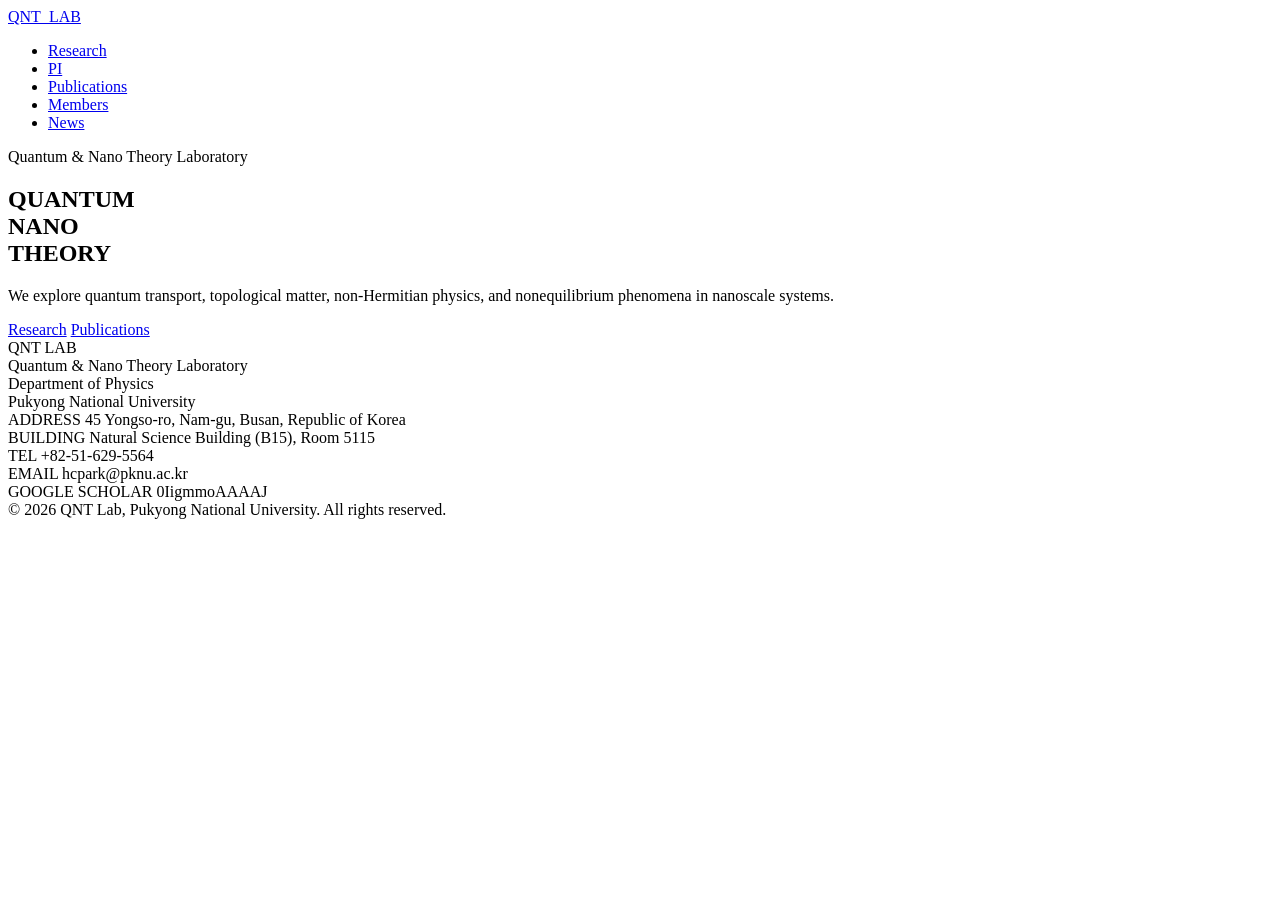
==== index.html @ c833f218 "Add files via upload" ====
<!DOCTYPE html>
<html lang="en">
<head>
<meta charset="UTF-8">
<meta name="viewport" content="width=device-width, initial-scale=1.0">
<title>QNT Lab — Quantum & Nano Theory | Pukyong National University</title>
<link rel="stylesheet" href="style.css">
</head>
<body>

<nav>
  <a class="nav-logo" href="index.html">QNT_LAB</a>
  <ul class="nav-links">
    <li><a href="research.html">Research</a></li>
    <li><a href="pi.html">PI</a></li>
    <li><a href="publications.html">Publications</a></li>
    <li><a href="members.html">Members</a></li>
    <li><a href="news.html">News</a></li>
  </ul>
</nav>


<section class="hero">
  <div class="hero-bg"></div>
  <div class="quantum-grid"></div>

  <div class="atom">
    <div class="atom-ring"></div>
    <div class="atom-ring"></div>
    <div class="atom-ring"></div>
    <div class="atom-core"></div>
  </div>

  <div class="hero-content">
    <div class="hero-tag">Quantum &amp; Nano Theory Laboratory</div>
    <h1>
      <div class="line1">QUANTUM</div>
      <div class="line2">NANO</div>
      <div class="line1">THEORY</div>
    </h1>
    <p class="hero-sub">
      We explore quantum transport, topological matter, non-Hermitian physics,
      and nonequilibrium phenomena in nanoscale systems.
    </p>
    <div class="hero-cta">
      <a href="research.html" class="btn-primary">Research</a>
      <a href="publications.html" class="btn-outline">Publications</a>
    </div>
  </div>
</section>


<footer>
  <div>
    <div class="footer-logo">QNT LAB</div>
    <div class="footer-sub">
      Quantum &amp; Nano Theory Laboratory<br>
      Department of Physics<br>
      Pukyong National University
    </div>
  </div>

  <div class="footer-info">
    <div><span>ADDRESS</span> 45 Yongso-ro, Nam-gu, Busan, Republic of Korea</div>
    <div><span>BUILDING</span> Natural Science Building (B15), Room 5115</div>
    <div><span>TEL</span> +82-51-629-5564</div>
    <div><span>EMAIL</span> hcpark@pknu.ac.kr</div>
    <div><span>GOOGLE SCHOLAR</span> 0IigmmoAAAAJ</div>
  </div>

  <div class="footer-copy">
    © 2026 QNT Lab, Pukyong National University. All rights reserved.
  </div>
</footer>

<script src="script.js"></script>
</body>
</html>
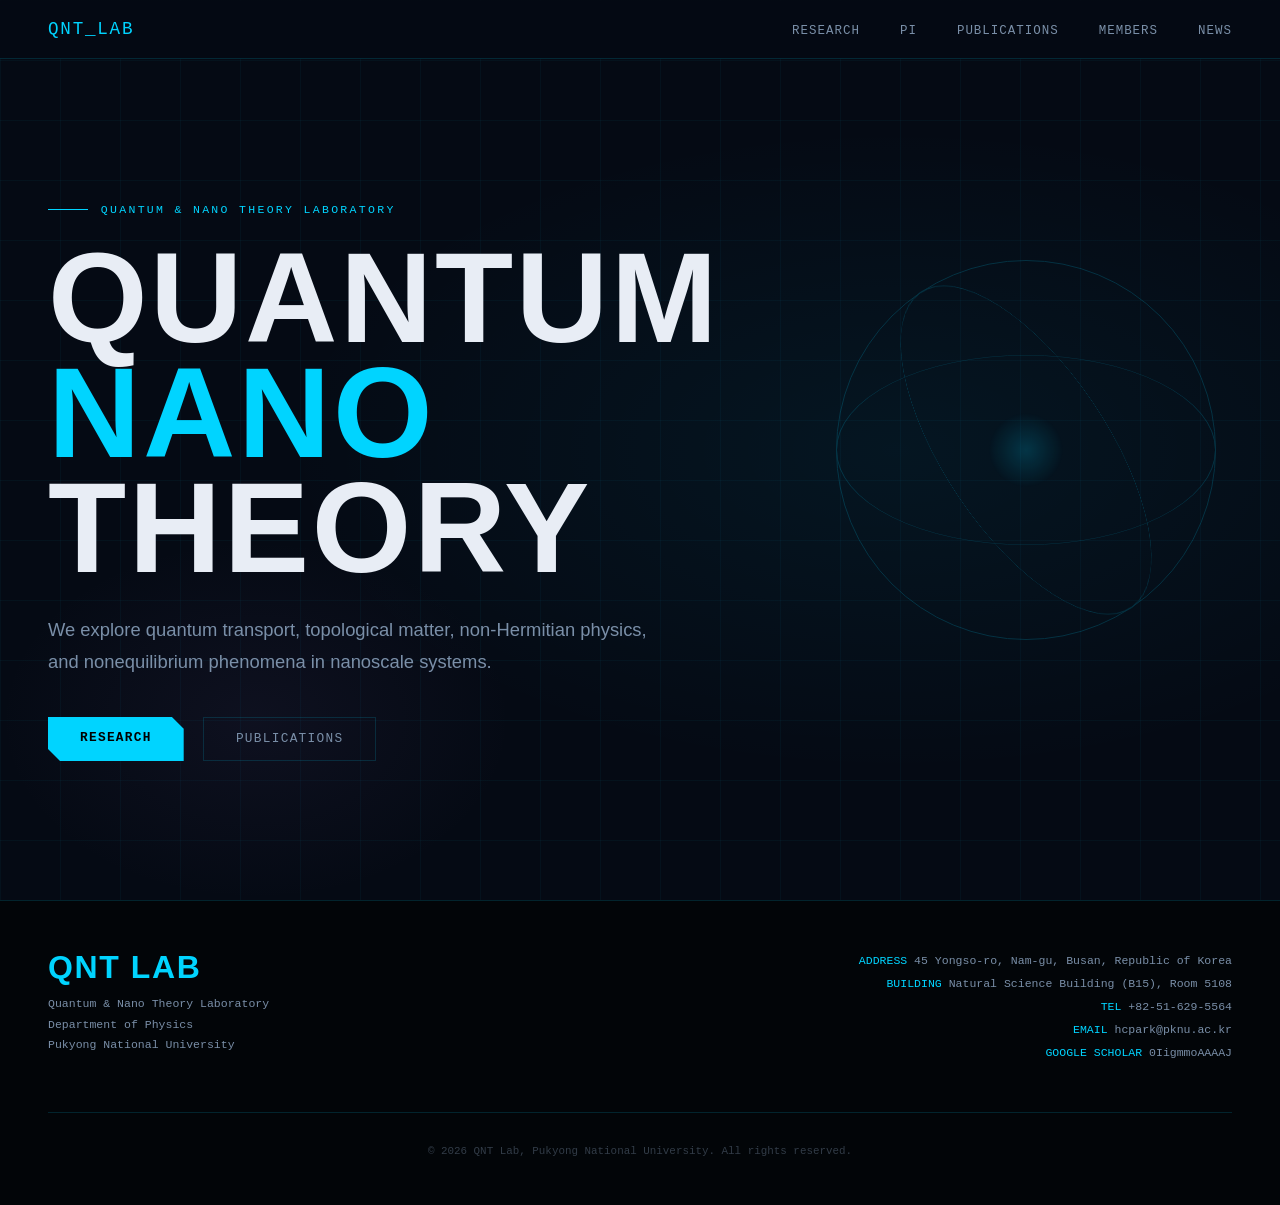
==== commit 2dc9747f: "Update index.html" ====
--- a/index.html
+++ b/index.html
@@ -62,7 +62,7 @@
 
   <div class="footer-info">
     <div><span>ADDRESS</span> 45 Yongso-ro, Nam-gu, Busan, Republic of Korea</div>
-    <div><span>BUILDING</span> Natural Science Building (B15), Room 5115</div>
+    <div><span>BUILDING</span> Natural Science Building (B15), Room 5108</div>
     <div><span>TEL</span> +82-51-629-5564</div>
     <div><span>EMAIL</span> hcpark@pknu.ac.kr</div>
     <div><span>GOOGLE SCHOLAR</span> 0IigmmoAAAAJ</div>
--- a/style.css
+++ b/style.css
@@ -0,0 +1,630 @@
+:root {
+  --bg: #050a14;
+  --surface: #0b1627;
+  --surface2: #0f1e38;
+  --accent: #00d4ff;
+  --accent2: #7b5ea7;
+  --accent3: #ff6b35;
+  --text: #e8edf5;
+  --text-muted: #7a8fa8;
+  --border: rgba(0, 212, 255, 0.15);
+  --glow: rgba(0, 212, 255, 0.3);
+}
+
+* {
+  margin: 0;
+  padding: 0;
+  box-sizing: border-box;
+}
+
+html { scroll-behavior: smooth; }
+
+body {
+  background: var(--bg);
+  color: var(--text);
+  font-family: -apple-system, BlinkMacSystemFont, "Apple SD Gothic Neo", "Noto Sans KR", "Malgun Gothic", sans-serif;
+  font-weight: 300;
+  overflow-x: hidden;
+}
+
+.nav-logo,
+.nav-links a,
+.hero-tag,
+.btn-primary,
+.btn-outline,
+.section-label,
+.card-title,
+.prof-title,
+.contact-row,
+.prof-info h3,
+.pub-journal,
+.member-role,
+.news-date,
+.footer-sub,
+.footer-info,
+.footer-copy,
+.page-kicker,
+.page-subtitle,
+.badge {
+  font-family: ui-monospace, SFMono-Regular, Menlo, Monaco, Consolas, "Liberation Mono", monospace;
+}
+
+h1, h2, .card-num, .pub-num, .pub-year, .footer-logo {
+  font-family: Impact, "Arial Narrow", "Arial Black", sans-serif;
+}
+
+nav {
+  position: fixed;
+  top: 0; left: 0; right: 0;
+  z-index: 100;
+  display: flex;
+  justify-content: space-between;
+  align-items: center;
+  padding: 1.2rem 3rem;
+  background: rgba(5, 10, 20, 0.95);
+  border-bottom: 1px solid var(--border);
+}
+
+.nav-logo {
+  font-size: 1.1rem;
+  color: var(--accent);
+  letter-spacing: 0.1em;
+  text-decoration: none;
+}
+
+.nav-links {
+  display: flex;
+  gap: 2.5rem;
+  list-style: none;
+}
+
+.nav-links a {
+  font-size: 0.78rem;
+  color: var(--text-muted);
+  text-decoration: none;
+  letter-spacing: 0.08em;
+  text-transform: uppercase;
+  transition: color 0.2s;
+}
+
+.nav-links a:hover,
+.nav-links a.active { color: var(--accent); }
+
+.hero {
+  min-height: 100vh;
+  display: flex;
+  align-items: center;
+  padding: 8rem 3rem 4rem;
+  position: relative;
+  overflow: hidden;
+}
+
+.hero-bg {
+  position: absolute;
+  inset: 0;
+  z-index: 0;
+  background:
+    radial-gradient(ellipse 80% 60% at 70% 50%, rgba(0, 212, 255, 0.06) 0%, transparent 60%),
+    radial-gradient(ellipse 40% 40% at 20% 80%, rgba(123, 94, 167, 0.08) 0%, transparent 50%);
+}
+
+.quantum-grid {
+  position: absolute;
+  inset: 0;
+  z-index: 0;
+  background-image:
+    linear-gradient(rgba(0,212,255,0.04) 1px, transparent 1px),
+    linear-gradient(90deg, rgba(0,212,255,0.04) 1px, transparent 1px);
+  background-size: 60px 60px;
+}
+
+.hero-content {
+  position: relative;
+  z-index: 1;
+  max-width: 800px;
+}
+
+.hero-tag {
+  font-size: 0.72rem;
+  color: var(--accent);
+  letter-spacing: 0.2em;
+  text-transform: uppercase;
+  margin-bottom: 1.5rem;
+  display: flex;
+  align-items: center;
+  gap: 0.8rem;
+}
+
+.hero-tag::before {
+  content: "";
+  width: 40px;
+  height: 1px;
+  background: var(--accent);
+}
+
+h1 {
+  font-size: clamp(4rem, 10vw, 8rem);
+  line-height: 0.9;
+  letter-spacing: 0.02em;
+  margin-bottom: 0.5rem;
+  font-weight: 900;
+}
+
+h1 .line1 { color: var(--text); }
+h1 .line2 { color: var(--accent); }
+
+.hero-sub {
+  font-size: 1.15rem;
+  color: var(--text-muted);
+  margin: 1.8rem 0 2.5rem;
+  line-height: 1.7;
+  max-width: 600px;
+}
+
+.hero-cta {
+  display: flex;
+  gap: 1.2rem;
+  flex-wrap: wrap;
+}
+
+.btn-primary {
+  padding: 0.85rem 2rem;
+  background: var(--accent);
+  color: #000;
+  font-size: 0.8rem;
+  font-weight: 700;
+  letter-spacing: 0.1em;
+  text-transform: uppercase;
+  text-decoration: none;
+  border: none;
+  cursor: pointer;
+  transition: all 0.2s;
+  clip-path: polygon(0 0, calc(100% - 12px) 0, 100% 12px, 100% 100%, 12px 100%, 0 calc(100% - 12px));
+}
+
+.btn-primary:hover {
+  background: #fff;
+  transform: translateY(-2px);
+}
+
+.btn-outline {
+  padding: 0.85rem 2rem;
+  background: transparent;
+  color: var(--text-muted);
+  font-size: 0.8rem;
+  letter-spacing: 0.1em;
+  text-transform: uppercase;
+  text-decoration: none;
+  border: 1px solid var(--border);
+  cursor: pointer;
+  transition: all 0.2s;
+}
+
+.btn-outline:hover {
+  border-color: var(--accent);
+  color: var(--accent);
+}
+
+.atom {
+  position: absolute;
+  right: 5%;
+  top: 50%;
+  transform: translateY(-50%);
+  width: 380px;
+  height: 380px;
+  opacity: 0.18;
+  z-index: 0;
+}
+
+.atom-ring {
+  position: absolute;
+  inset: 0;
+  border-radius: 50%;
+  border: 1px solid var(--accent);
+  animation: spin 12s linear infinite;
+}
+
+.atom-ring:nth-child(2) {
+  transform: rotateX(60deg);
+  animation-duration: 18s;
+  animation-direction: reverse;
+}
+
+.atom-ring:nth-child(3) {
+  transform: rotateY(60deg) rotateX(30deg);
+  animation-duration: 24s;
+}
+
+.atom-core {
+  position: absolute;
+  inset: 40%;
+  border-radius: 50%;
+  background: radial-gradient(circle, var(--accent) 0%, transparent 70%);
+}
+
+@keyframes spin { to { transform: rotate(360deg); } }
+
+section, .page {
+  padding: 6rem 3rem;
+}
+
+.page {
+  padding-top: 9rem;
+  min-height: 75vh;
+}
+
+.page-header {
+  max-width: 900px;
+  margin-bottom: 3.5rem;
+}
+
+.page-kicker {
+  font-size: 0.72rem;
+  color: var(--accent);
+  letter-spacing: 0.25em;
+  text-transform: uppercase;
+  margin-bottom: 0.9rem;
+}
+
+.page-subtitle {
+  color: var(--text-muted);
+  font-size: 0.85rem;
+  line-height: 1.8;
+  max-width: 720px;
+}
+
+.section-label {
+  font-size: 0.7rem;
+  color: var(--accent);
+  letter-spacing: 0.25em;
+  text-transform: uppercase;
+  margin-bottom: 0.8rem;
+  display: flex;
+  align-items: center;
+  gap: 0.6rem;
+}
+
+.section-label::before { content: "//"; opacity: 0.5; }
+
+h2 {
+  font-size: clamp(2.5rem, 5vw, 4rem);
+  letter-spacing: 0.05em;
+  color: var(--text);
+  margin-bottom: 1rem;
+  font-weight: 900;
+}
+
+.research-grid {
+  display: grid;
+  grid-template-columns: repeat(auto-fit, minmax(260px, 1fr));
+  gap: 1.5px;
+  border: 1px solid var(--border);
+}
+
+.research-card {
+  background: var(--surface);
+  padding: 2.5rem;
+  position: relative;
+  overflow: hidden;
+  transition: background 0.3s;
+  cursor: default;
+}
+
+.research-card:hover { background: var(--surface2); }
+
+.research-card::before {
+  content: "";
+  position: absolute;
+  top: 0; left: 0;
+  width: 3px; height: 0;
+  background: var(--accent);
+  transition: height 0.3s;
+}
+
+.research-card:hover::before { height: 100%; }
+
+.card-num {
+  font-size: 3.5rem;
+  color: rgba(0, 212, 255, 0.08);
+  line-height: 1;
+  margin-bottom: 1rem;
+  display: block;
+  font-weight: 900;
+}
+
+.card-title {
+  font-size: 0.9rem;
+  color: var(--accent);
+  margin-bottom: 0.8rem;
+  line-height: 1.4;
+}
+
+.card-desc {
+  font-size: 0.88rem;
+  color: var(--text-muted);
+  line-height: 1.7;
+}
+
+.prof-layout {
+  display: grid;
+  grid-template-columns: 300px 1fr;
+  gap: 5rem;
+  align-items: start;
+}
+
+.prof-photo-wrap {
+  position: sticky;
+  top: 7rem;
+}
+
+.prof-photo {
+  width: 100%;
+  aspect-ratio: 3/4;
+  background: var(--surface);
+  border: 1px solid var(--border);
+  display: flex;
+  align-items: center;
+  justify-content: center;
+  font-size: 0.85rem;
+  color: var(--text-muted);
+  position: relative;
+  overflow: hidden;
+}
+
+.prof-photo img,
+.member-photo img {
+  width: 100%;
+  height: 100%;
+  object-fit: cover;
+}
+
+.prof-photo::after {
+  content: "";
+  position: absolute;
+  bottom: 0; left: 0; right: 0;
+  height: 3px;
+  background: linear-gradient(90deg, var(--accent), var(--accent2));
+}
+
+.prof-name-plate {
+  padding: 1.2rem;
+  background: var(--surface);
+  border: 1px solid var(--border);
+  border-top: none;
+}
+
+.prof-name-kr {
+  font-size: 1.4rem;
+  font-weight: 700;
+  color: var(--text);
+}
+
+.prof-name-en {
+  font-size: 0.75rem;
+  color: var(--text-muted);
+  margin-top: 0.3rem;
+}
+
+.prof-title {
+  font-size: 0.72rem;
+  color: var(--accent);
+  margin-top: 0.5rem;
+}
+
+.prof-contact {
+  margin-top: 1.2rem;
+  display: flex;
+  flex-direction: column;
+  gap: 0.5rem;
+}
+
+.contact-row {
+  display: flex;
+  gap: 0.8rem;
+  align-items: center;
+  font-size: 0.72rem;
+  color: var(--text-muted);
+}
+
+.contact-row span:first-child {
+  color: var(--accent);
+  min-width: 3rem;
+}
+
+.prof-info h3 {
+  font-size: 0.8rem;
+  color: var(--accent);
+  letter-spacing: 0.1em;
+  text-transform: uppercase;
+  margin: 2.5rem 0 1rem;
+  padding-bottom: 0.5rem;
+  border-bottom: 1px solid var(--border);
+}
+
+.prof-info h3:first-child { margin-top: 0; }
+
+.info-list { list-style: none; }
+
+.info-list li {
+  font-size: 0.9rem;
+  color: var(--text-muted);
+  padding: 0.5rem 0;
+  border-bottom: 1px solid rgba(255,255,255,0.03);
+  display: flex;
+  gap: 0.8rem;
+  align-items: baseline;
+  line-height: 1.5;
+}
+
+.info-list li::before {
+  content: "—";
+  color: var(--accent);
+  opacity: 0.5;
+  flex-shrink: 0;
+}
+
+.pub-list {
+  display: flex;
+  flex-direction: column;
+  gap: 1px;
+}
+
+.pub-item {
+  background: var(--surface);
+  padding: 1.4rem 1.8rem;
+  display: grid;
+  grid-template-columns: 3rem 1fr auto;
+  gap: 1.4rem;
+  align-items: center;
+  transition: background 0.2s;
+}
+
+.pub-item:hover { background: var(--surface2); }
+
+.pub-num {
+  font-size: 1.8rem;
+  color: rgba(0, 212, 255, 0.2);
+  line-height: 1;
+  text-align: right;
+  font-weight: 900;
+}
+
+.pub-title {
+  font-size: 0.92rem;
+  color: var(--text);
+  line-height: 1.5;
+  margin-bottom: 0.35rem;
+}
+
+.pub-journal {
+  font-size: 0.72rem;
+  color: var(--text-muted);
+  line-height: 1.6;
+}
+
+.pub-year {
+  font-size: 1.2rem;
+  color: var(--accent2);
+  white-space: nowrap;
+  font-weight: 900;
+}
+
+.members-grid {
+  display: grid;
+  grid-template-columns: repeat(auto-fill, minmax(210px, 1fr));
+  gap: 1.5px;
+}
+
+.member-card {
+  background: var(--surface);
+  padding: 2rem 1.5rem;
+  text-align: center;
+  border: 1px solid transparent;
+  transition: all 0.2s;
+}
+
+.member-card:hover {
+  border-color: var(--border);
+  background: var(--surface2);
+}
+
+.member-photo {
+  width: 120px;
+  height: 140px;
+  background: var(--surface2);
+  border: 1px solid var(--border);
+  display: flex;
+  align-items: center;
+  justify-content: center;
+  color: var(--text-muted);
+  font-size: 0.72rem;
+  margin: 0 auto 1rem;
+  overflow: hidden;
+}
+
+.member-name {
+  font-size: 1rem;
+  font-weight: 500;
+  margin-bottom: 0.3rem;
+}
+
+.member-role {
+  font-size: 0.68rem;
+  color: var(--accent);
+  line-height: 1.4;
+}
+
+.empty-news {
+  background: var(--surface);
+  border: 1px solid var(--border);
+  padding: 3rem;
+  color: var(--text-muted);
+  line-height: 1.8;
+}
+
+footer {
+  background: #020508;
+  border-top: 1px solid var(--border);
+  padding: 3rem;
+  display: grid;
+  grid-template-columns: 1fr 1fr;
+  gap: 3rem;
+}
+
+.footer-logo {
+  font-size: 2rem;
+  color: var(--accent);
+  letter-spacing: 0.05em;
+  margin-bottom: 0.5rem;
+  font-weight: 900;
+}
+
+.footer-sub {
+  font-size: 0.72rem;
+  color: var(--text-muted);
+  line-height: 1.8;
+}
+
+.footer-info {
+  font-size: 0.72rem;
+  color: var(--text-muted);
+  line-height: 2;
+  text-align: right;
+}
+
+.footer-info span { color: var(--accent); }
+
+.footer-copy {
+  grid-column: 1 / -1;
+  padding-top: 2rem;
+  border-top: 1px solid var(--border);
+  font-size: 0.68rem;
+  color: rgba(122, 143, 168, 0.4);
+  text-align: center;
+}
+
+.fade-in {
+  opacity: 0;
+  transform: translateY(30px);
+  transition: all 0.7s ease;
+}
+
+.fade-in.visible {
+  opacity: 1;
+  transform: translateY(0);
+}
+
+@media (max-width: 768px) {
+  nav { padding: 1rem 1.5rem; }
+  .nav-links { display: none; }
+  section, .page { padding: 4rem 1.5rem; }
+  .page { padding-top: 7rem; }
+  .prof-layout { grid-template-columns: 1fr; }
+  .prof-photo-wrap { position: static; }
+  footer { grid-template-columns: 1fr; }
+  .footer-info { text-align: left; }
+  .atom { display: none; }
+  h1 { font-size: clamp(3rem, 15vw, 5rem); }
+  .pub-item { grid-template-columns: 2rem 1fr; }
+  .pub-year { grid-column: 2; }
+}
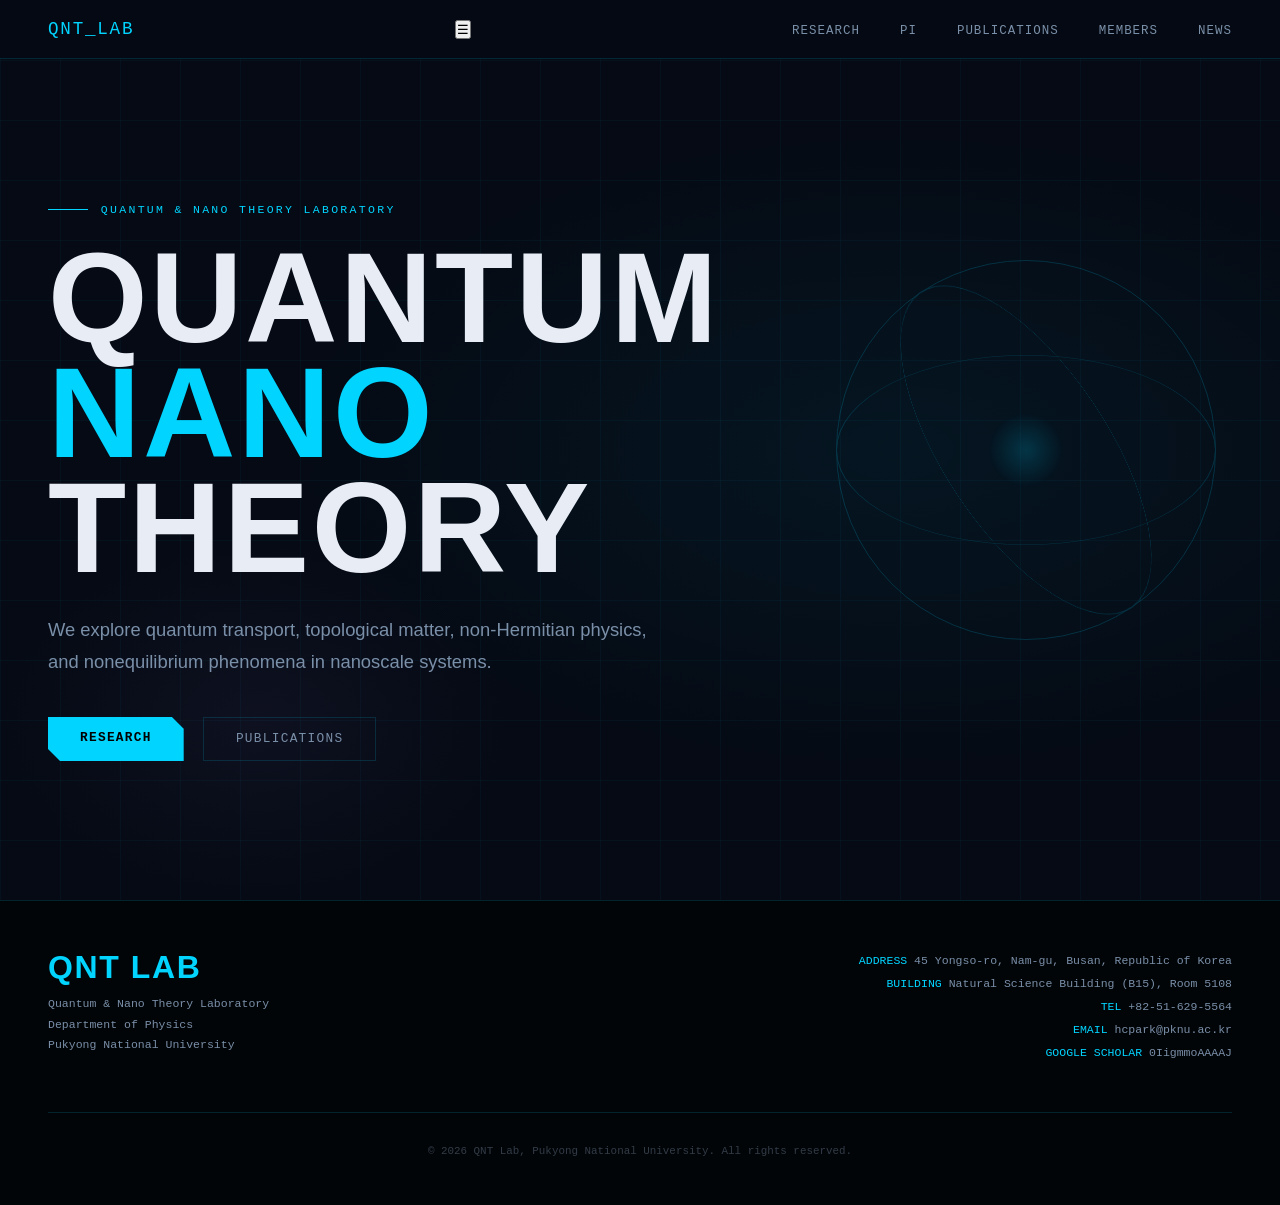
==== commit 5c4b8e43: "Update index.html" ====
--- a/index.html
+++ b/index.html
@@ -10,7 +10,12 @@
 
 <nav>
   <a class="nav-logo" href="index.html">QNT_LAB</a>
-  <ul class="nav-links">
+
+  <button class="mobile-menu-btn" onclick="toggleMobileMenu()" aria-label="Open menu">
+    ☰
+  </button>
+
+  <ul class="nav-links" id="navLinks">
     <li><a href="research.html">Research</a></li>
     <li><a href="pi.html">PI</a></li>
     <li><a href="publications.html">Publications</a></li>
--- a/style.css
+++ b/style.css
@@ -627,4 +627,20 @@
   h1 { font-size: clamp(3rem, 15vw, 5rem); }
   .pub-item { grid-template-columns: 2rem 1fr; }
   .pub-year { grid-column: 2; }
-}+}
+
+/* Footer no-wrap fix */
+.footer-info {
+  white-space: nowrap;
+}
+
+.footer-info div {
+  white-space: nowrap;
+}
+
+@media (max-width: 768px) {
+  .footer-info,
+  .footer-info div {
+    white-space: normal;
+  }
+}
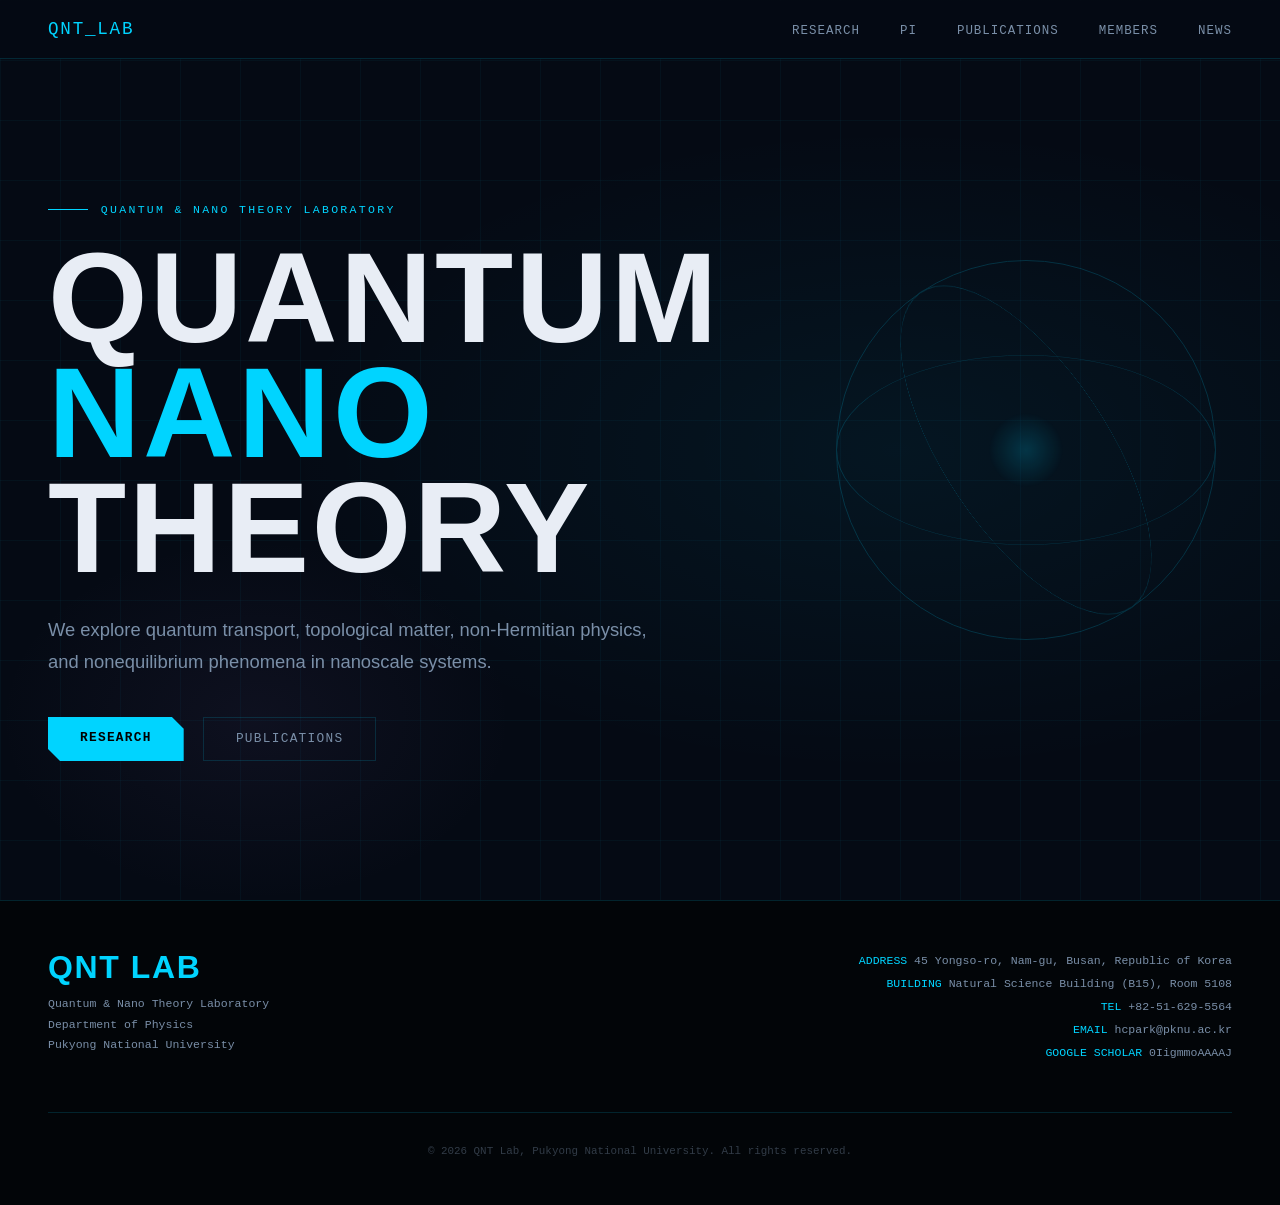
==== commit 4020d8f7: "Update index.html" ====
--- a/index.html
+++ b/index.html
@@ -11,9 +11,11 @@
 <nav>
   <a class="nav-logo" href="index.html">QNT_LAB</a>
 
-  <button class="mobile-menu-btn" onclick="toggleMobileMenu()" aria-label="Open menu">
-    ☰
-  </button>
+<button class="mobile-menu-btn" onclick="toggleMobileMenu()" aria-label="Open menu">
+  <span></span>
+  <span></span>
+  <span></span>
+</button>
 
   <ul class="nav-links" id="navLinks">
     <li><a href="research.html">Research</a></li>
--- a/style.css
+++ b/style.css
@@ -644,3 +644,50 @@
     white-space: normal;
   }
 }
+
+
+.mobile-menu-btn {
+  display: none;
+  background: none;
+  border: 1px solid var(--border);
+  color: var(--accent);
+  font-size: 1.4rem;
+  padding: 0.3rem 0.7rem;
+  cursor: pointer;
+}
+
+@media (max-width: 768px) {
+  nav {
+    position: fixed;
+  }
+
+  .mobile-menu-btn {
+    display: block;
+  }
+
+  .nav-links {
+    display: none;
+    position: absolute;
+    top: 100%;
+    left: 0;
+    right: 0;
+    flex-direction: column;
+    gap: 0;
+    background: rgba(5, 10, 20, 0.98);
+    border-bottom: 1px solid var(--border);
+  }
+
+  .nav-links.open {
+    display: flex;
+  }
+
+  .nav-links li {
+    border-top: 1px solid var(--border);
+  }
+
+  .nav-links a {
+    display: block;
+    padding: 1rem 1.5rem;
+    font-size: 0.85rem;
+  }
+}
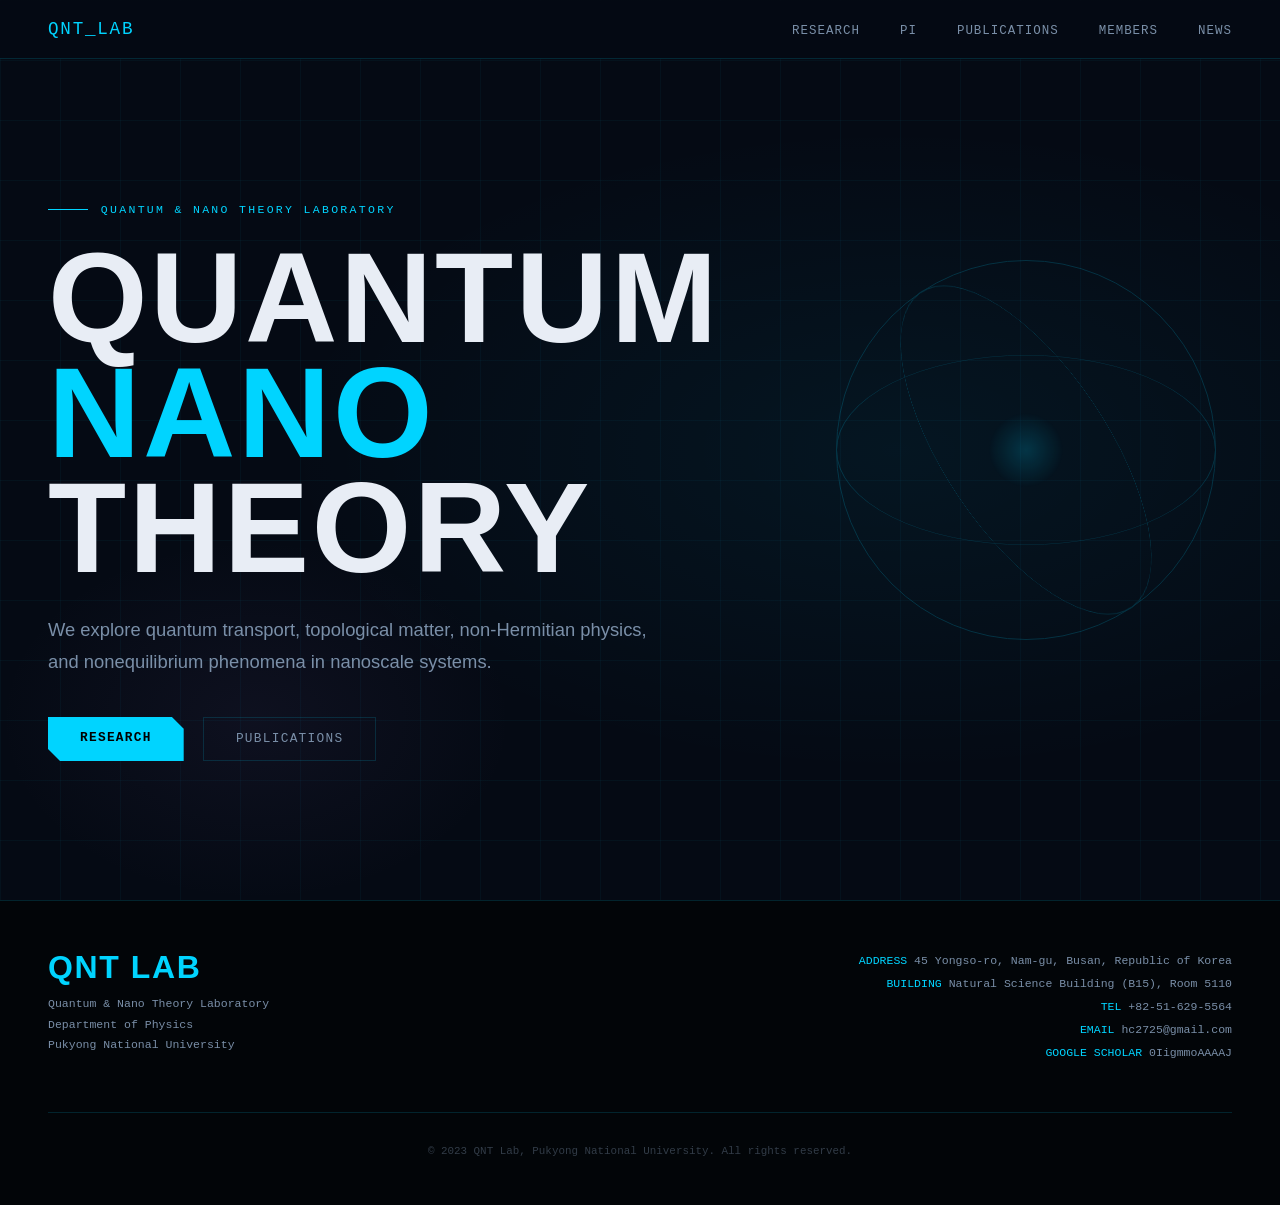
==== commit 7df910cb: "Update index.html" ====
--- a/index.html
+++ b/index.html
@@ -69,17 +69,18 @@
 
   <div class="footer-info">
     <div><span>ADDRESS</span> 45 Yongso-ro, Nam-gu, Busan, Republic of Korea</div>
-    <div><span>BUILDING</span> Natural Science Building (B15), Room 5108</div>
+    <div><span>BUILDING</span> Natural Science Building (B15), Room 5110</div>
     <div><span>TEL</span> +82-51-629-5564</div>
-    <div><span>EMAIL</span> hcpark@pknu.ac.kr</div>
+    <div><span>EMAIL</span> hc2725@gmail.com</div>
     <div><span>GOOGLE SCHOLAR</span> 0IigmmoAAAAJ</div>
   </div>
 
   <div class="footer-copy">
-    © 2026 QNT Lab, Pukyong National University. All rights reserved.
+    © 2023 QNT Lab, Pukyong National University. All rights reserved.
   </div>
 </footer>
 
 <script src="script.js"></script>
 </body>
 </html>
+
--- a/style.css
+++ b/style.css
@@ -645,24 +645,31 @@
   }
 }
 
-
 .mobile-menu-btn {
   display: none;
-  background: none;
-  border: 1px solid var(--border);
-  color: var(--accent);
-  font-size: 1.4rem;
-  padding: 0.3rem 0.7rem;
+  width: 44px;
+  height: 38px;
+  background: transparent;
+  border: none;
   cursor: pointer;
+  padding: 0;
+  align-items: center;
+  justify-content: center;
+  flex-direction: column;
+  gap: 7px;
+}
+
+.mobile-menu-btn span {
+  display: block;
+  width: 30px;
+  height: 3px;
+  background: var(--text);
+  border-radius: 999px;
 }
 
 @media (max-width: 768px) {
-  nav {
-    position: fixed;
-  }
-
   .mobile-menu-btn {
-    display: block;
+    display: flex;
   }
 
   .nav-links {
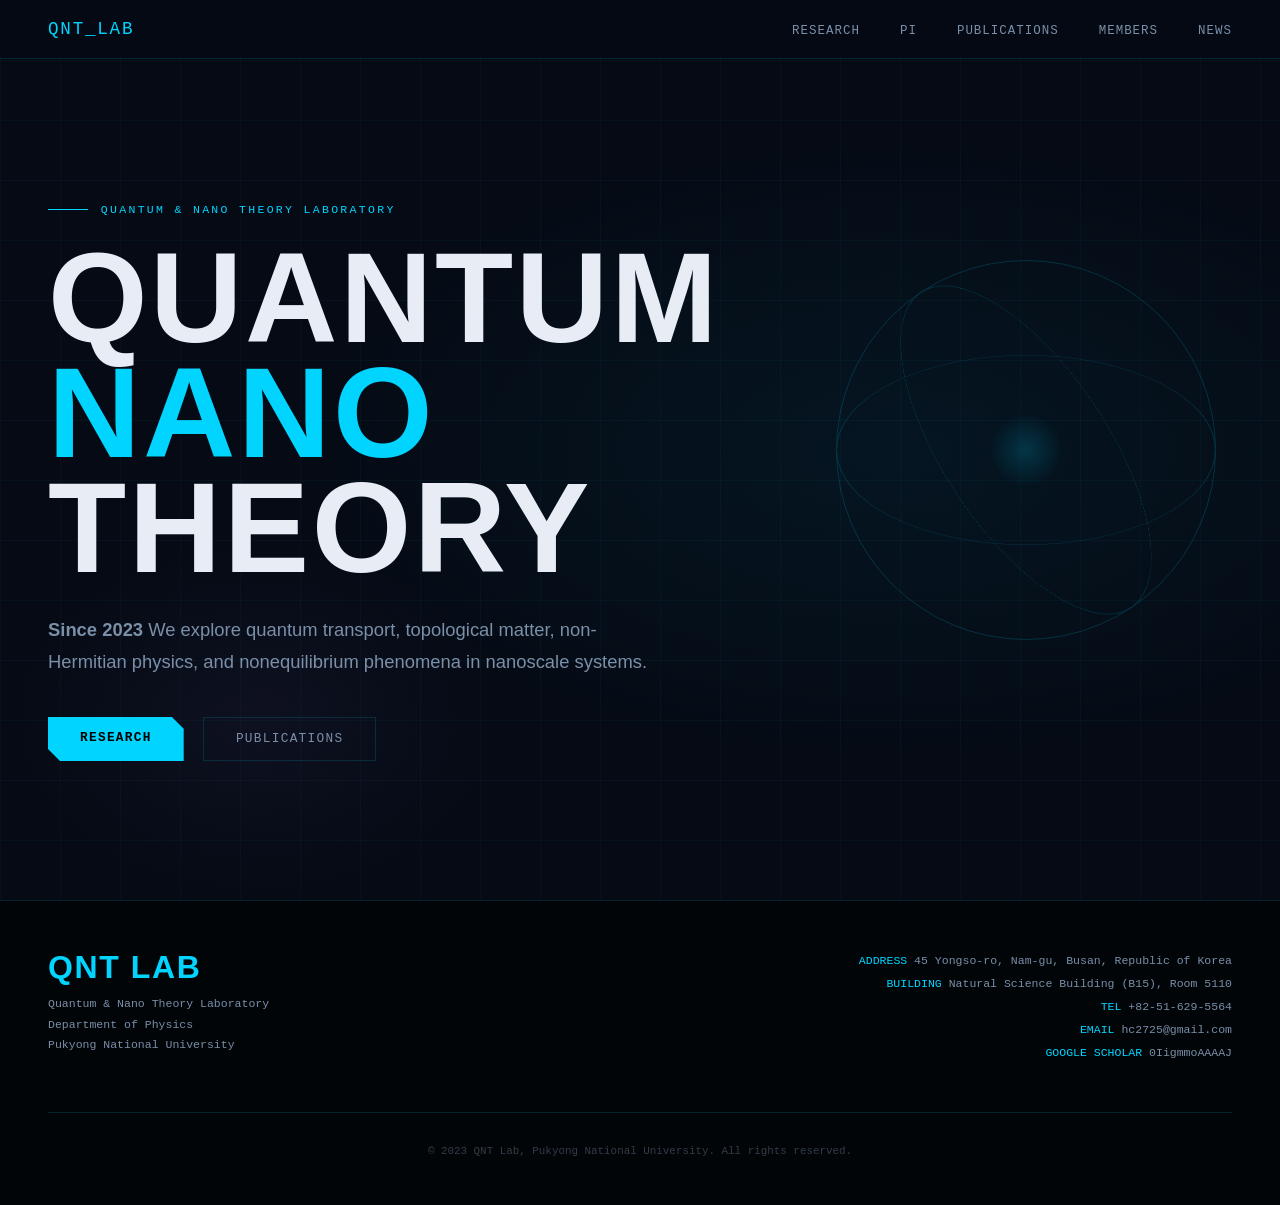
==== commit bf8b2d80: "Update index.html" ====
--- a/index.html
+++ b/index.html
@@ -46,6 +46,7 @@
       <div class="line1">THEORY</div>
     </h1>
     <p class="hero-sub">
+      <b>Since 2023</b>
       We explore quantum transport, topological matter, non-Hermitian physics,
       and nonequilibrium phenomena in nanoscale systems.
     </p>
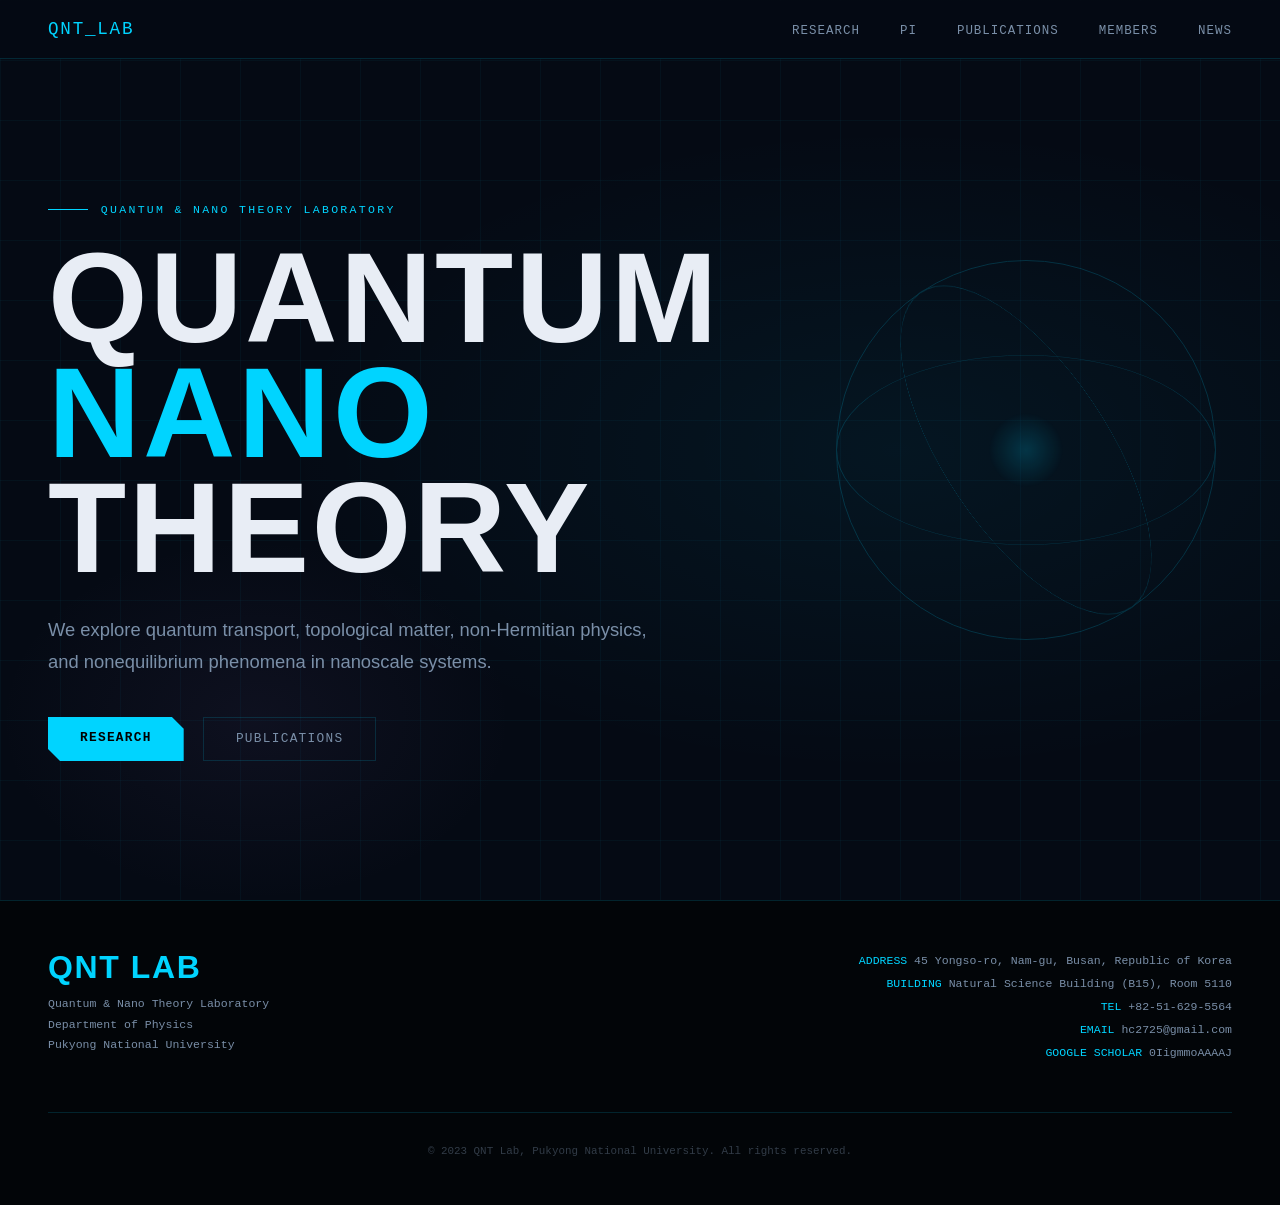
==== commit 9d483294: "Update index.html" ====
--- a/index.html
+++ b/index.html
@@ -46,7 +46,6 @@
       <div class="line1">THEORY</div>
     </h1>
     <p class="hero-sub">
-      <b>Since 2023</b>
       We explore quantum transport, topological matter, non-Hermitian physics,
       and nonequilibrium phenomena in nanoscale systems.
     </p>
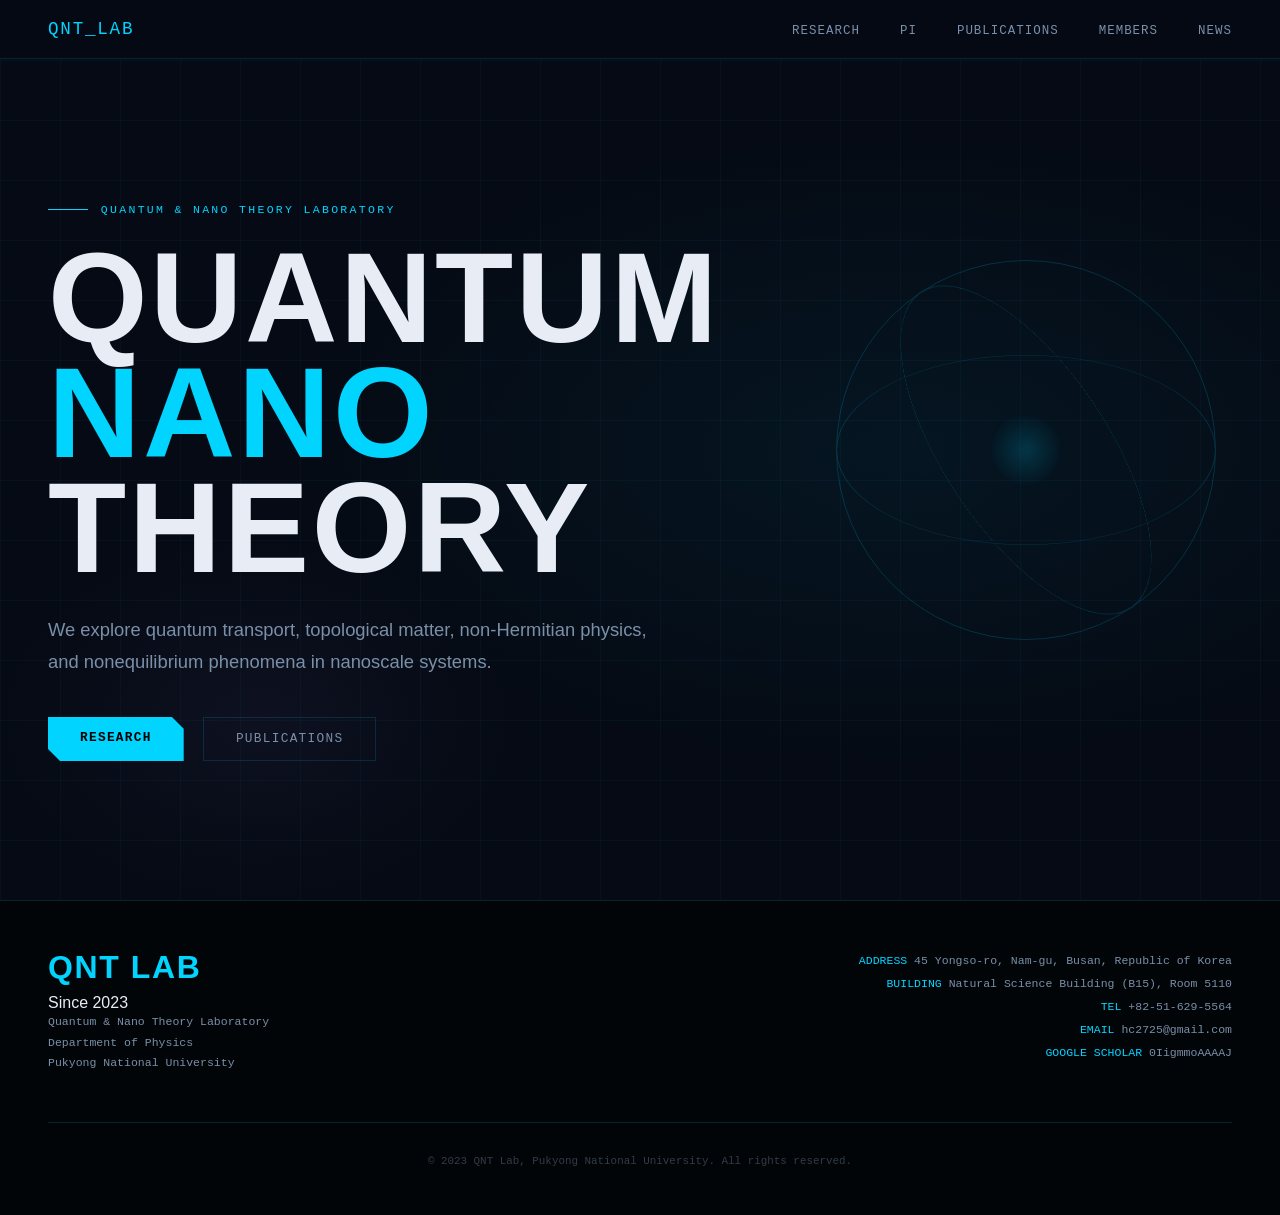
==== commit 0a10cec7: "Update index.html" ====
--- a/index.html
+++ b/index.html
@@ -60,6 +60,7 @@
 <footer>
   <div>
     <div class="footer-logo">QNT LAB</div>
+    <div class="footer-since">Since 2023</div>
     <div class="footer-sub">
       Quantum &amp; Nano Theory Laboratory<br>
       Department of Physics<br>
